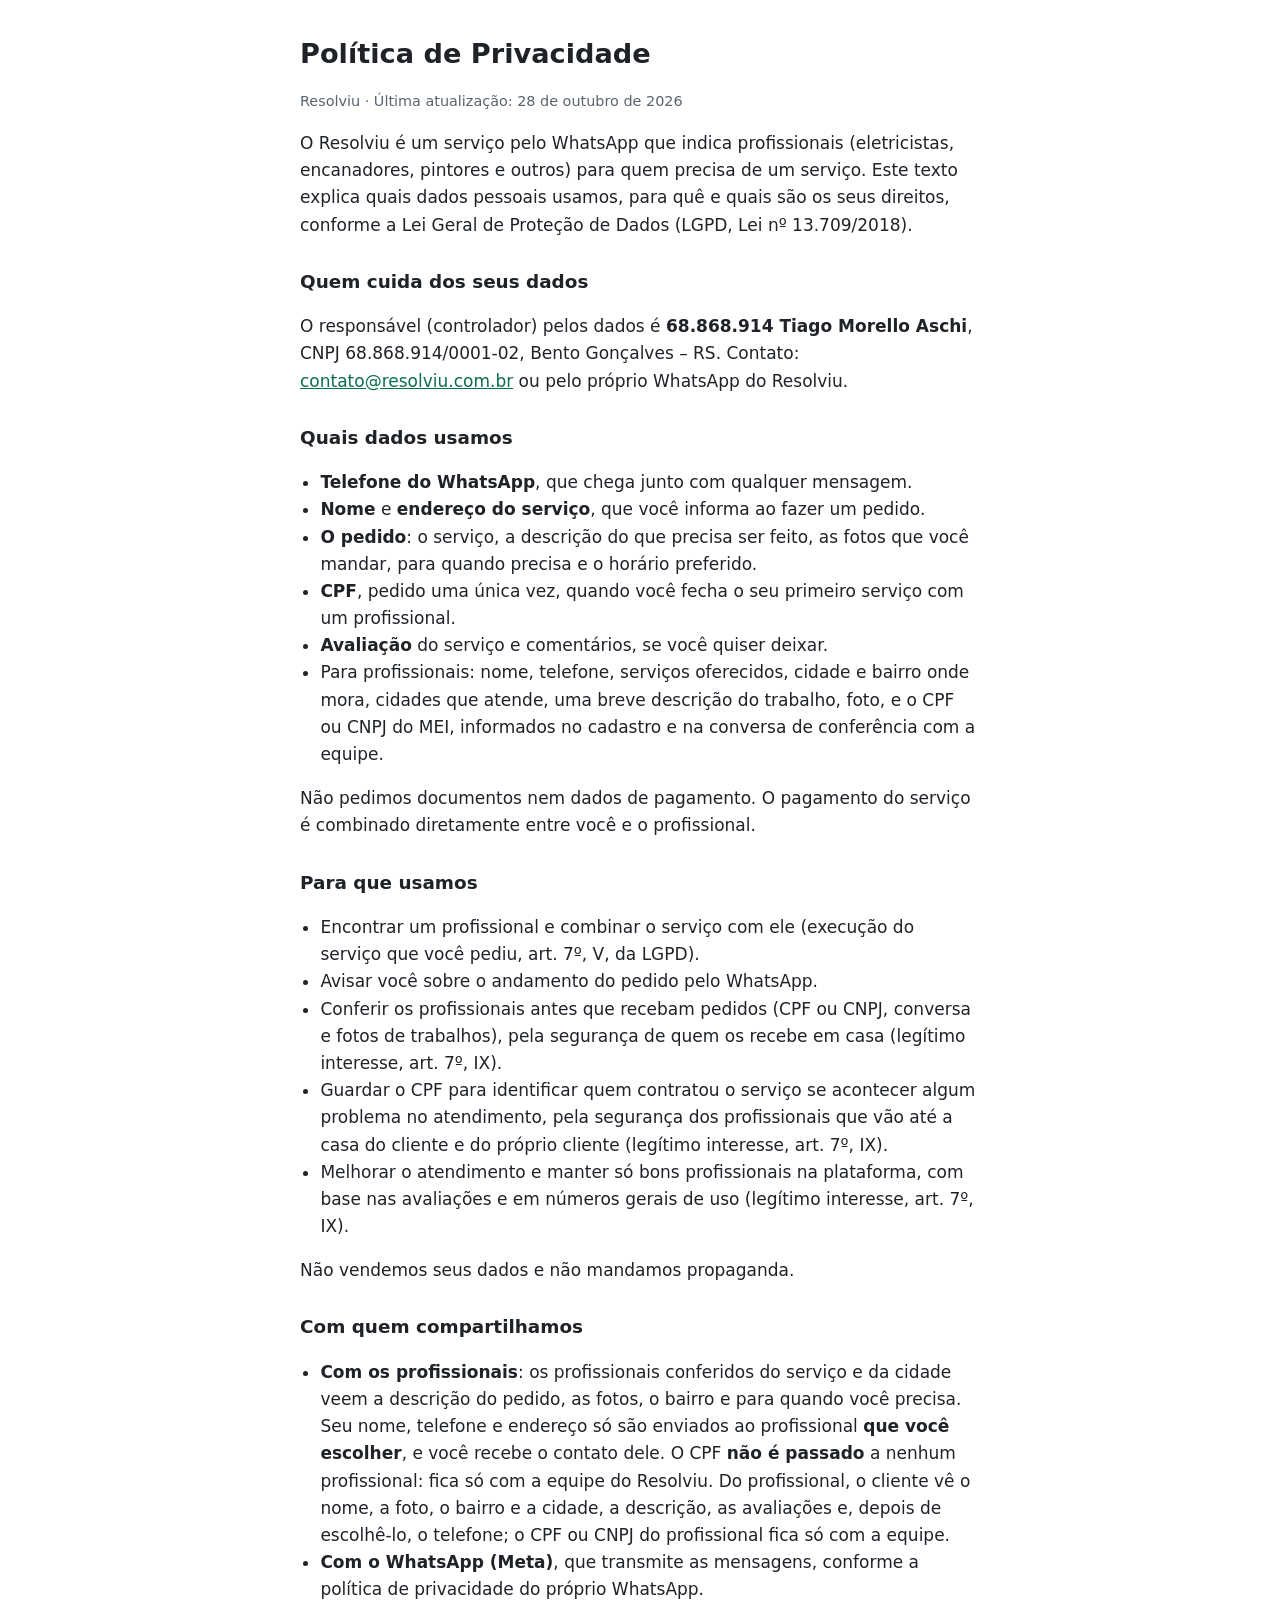
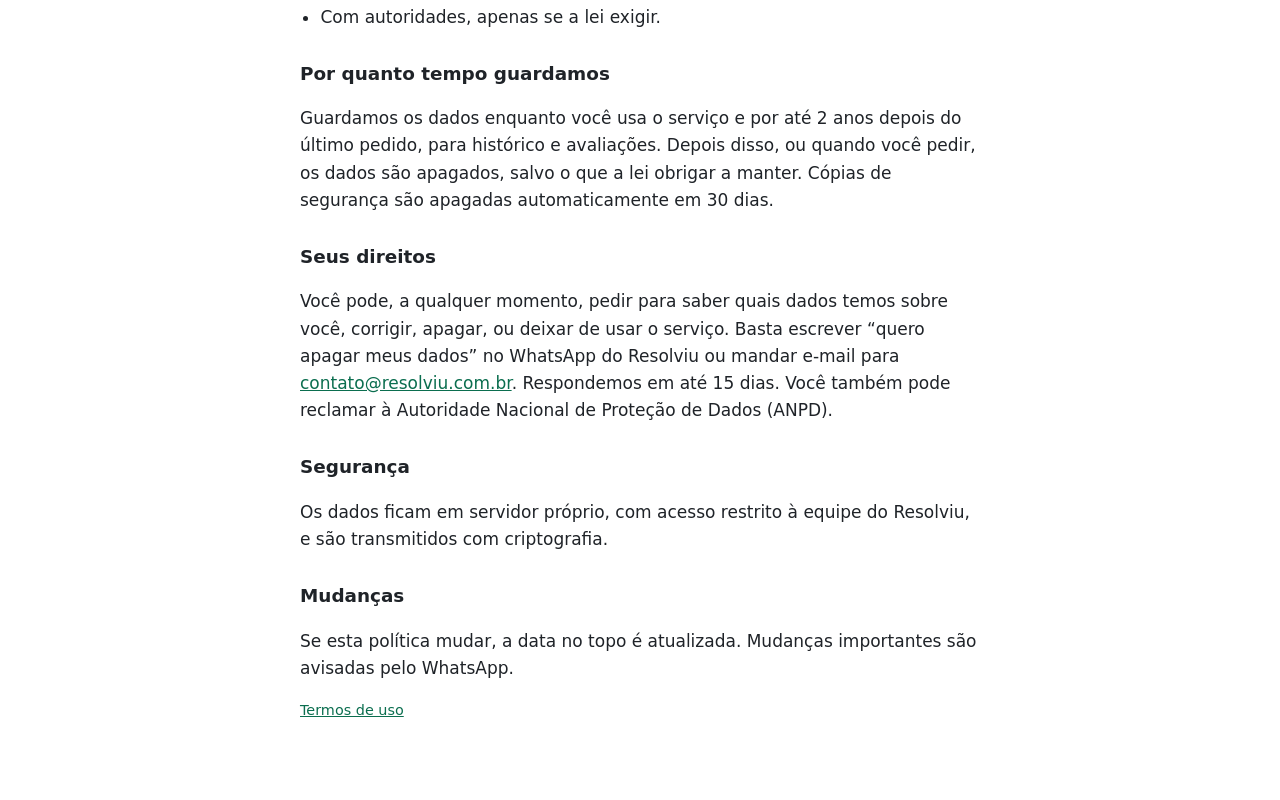
==== privacidade.html @ 1df1d85c "Site inicial do Resolviu" ====
<!doctype html>
<html lang="pt-BR">
<head>
<meta charset="utf-8">
<meta name="viewport" content="width=device-width, initial-scale=1">
<title>Política de Privacidade — Resolviu</title>
<link rel="stylesheet" href="legal.css">
</head>
<body>
<main>
<h1>Política de Privacidade</h1>
<p class="meta">Resolviu · Última atualização: 28 de outubro de 2026</p>

<p>O Resolviu é um serviço pelo WhatsApp que indica profissionais (eletricistas, encanadores,
pintores e outros) para quem precisa de um serviço. Este texto explica quais dados pessoais
usamos, para quê e quais são os seus direitos, conforme a Lei Geral de Proteção de Dados
(LGPD, Lei nº 13.709/2018).</p>

<h2>Quem cuida dos seus dados</h2>
<p>O responsável (controlador) pelos dados é <strong>68.868.914 Tiago Morello Aschi</strong>,
CNPJ 68.868.914/0001-02, Bento Gonçalves – RS. Contato:
<a href="mailto:contato@resolviu.com.br">contato@resolviu.com.br</a> ou pelo próprio WhatsApp do Resolviu.</p>

<h2>Quais dados usamos</h2>
<ul>
<li><strong>Telefone do WhatsApp</strong>, que chega junto com qualquer mensagem.</li>
<li><strong>Nome</strong> e <strong>endereço do serviço</strong>, que você informa ao fazer um pedido.</li>
<li><strong>O pedido</strong>: o serviço, a descrição do que precisa ser feito, as fotos que você mandar,
para quando precisa e o horário preferido.</li>
<li><strong>CPF</strong>, pedido uma única vez, quando você fecha o seu primeiro serviço com um profissional.</li>
<li><strong>Avaliação</strong> do serviço e comentários, se você quiser deixar.</li>
<li>Para profissionais: nome, telefone, serviços oferecidos, cidade e bairro onde mora, cidades que
atende, uma breve descrição do trabalho, foto, e o CPF ou CNPJ do MEI, informados no cadastro e na
conversa de conferência com a equipe.</li>
</ul>
<p>Não pedimos documentos nem dados de pagamento. O pagamento do serviço é combinado
diretamente entre você e o profissional.</p>

<h2>Para que usamos</h2>
<ul>
<li>Encontrar um profissional e combinar o serviço com ele (execução do serviço que você pediu, art. 7º, V, da LGPD).</li>
<li>Avisar você sobre o andamento do pedido pelo WhatsApp.</li>
<li>Conferir os profissionais antes que recebam pedidos (CPF ou CNPJ, conversa e fotos de
trabalhos), pela segurança de quem os recebe em casa (legítimo interesse, art. 7º, IX).</li>
<li>Guardar o CPF para identificar quem contratou o serviço se acontecer algum problema no
atendimento, pela segurança dos profissionais que vão até a casa do cliente e do próprio
cliente (legítimo interesse, art. 7º, IX).</li>
<li>Melhorar o atendimento e manter só bons profissionais na plataforma, com base nas
avaliações e em números gerais de uso (legítimo interesse, art. 7º, IX).</li>
</ul>
<p>Não vendemos seus dados e não mandamos propaganda.</p>

<h2>Com quem compartilhamos</h2>
<ul>
<li><strong>Com os profissionais</strong>: os profissionais conferidos do serviço e da cidade veem
a descrição do pedido, as fotos, o bairro e para quando você precisa. Seu nome, telefone e endereço
só são enviados ao profissional <strong>que você escolher</strong>, e você recebe o contato dele.
O CPF <strong>não é passado</strong> a nenhum profissional: fica só com a equipe do Resolviu.
Do profissional, o cliente vê o nome, a foto, o bairro e a cidade, a descrição, as avaliações e,
depois de escolhê-lo, o telefone; o CPF ou CNPJ do profissional fica só com a equipe.</li>
<li><strong>Com o WhatsApp (Meta)</strong>, que transmite as mensagens, conforme a política de
privacidade do próprio WhatsApp.</li>
<li>Com autoridades, apenas se a lei exigir.</li>
</ul>

<h2>Por quanto tempo guardamos</h2>
<p>Guardamos os dados enquanto você usa o serviço e por até 2 anos depois do último pedido,
para histórico e avaliações. Depois disso, ou quando você pedir, os dados são apagados, salvo
o que a lei obrigar a manter. Cópias de segurança são apagadas automaticamente em 30 dias.</p>

<h2>Seus direitos</h2>
<p>Você pode, a qualquer momento, pedir para saber quais dados temos sobre você, corrigir,
apagar, ou deixar de usar o serviço. Basta escrever “quero apagar meus dados” no WhatsApp do
Resolviu ou mandar e-mail para <a href="mailto:contato@resolviu.com.br">contato@resolviu.com.br</a>.
Respondemos em até 15 dias. Você também pode reclamar à Autoridade Nacional de Proteção de
Dados (ANPD).</p>

<h2>Segurança</h2>
<p>Os dados ficam em servidor próprio, com acesso restrito à equipe do Resolviu, e são
transmitidos com criptografia.</p>

<h2>Mudanças</h2>
<p>Se esta política mudar, a data no topo é atualizada. Mudanças importantes são avisadas pelo WhatsApp.</p>

<p class="meta"><a href="/termos">Termos de uso</a></p>
</main>
</body>
</html>
---- legal.css ----
:root { --bg: #ffffff; --fg: #1f2328; --muted: #59636e; --link: #0b6e4f; }
@media (prefers-color-scheme: dark) {
  :root { --bg: #111418; --fg: #e6e8eb; --muted: #9aa4ae; --link: #4cc39a; }
}
body { margin: 0; background: var(--bg); color: var(--fg); font: 17px/1.6 system-ui, -apple-system, "Segoe UI", sans-serif; }
main { max-width: 680px; margin: 0 auto; padding: 32px 16px 64px; }
h1 { font-size: 1.7rem; margin: 0 0 4px; }
h2 { font-size: 1.15rem; margin: 28px 0 8px; }
.meta { color: var(--muted); font-size: 0.9rem; }
a { color: var(--link); }
ul { padding-left: 1.2em; }
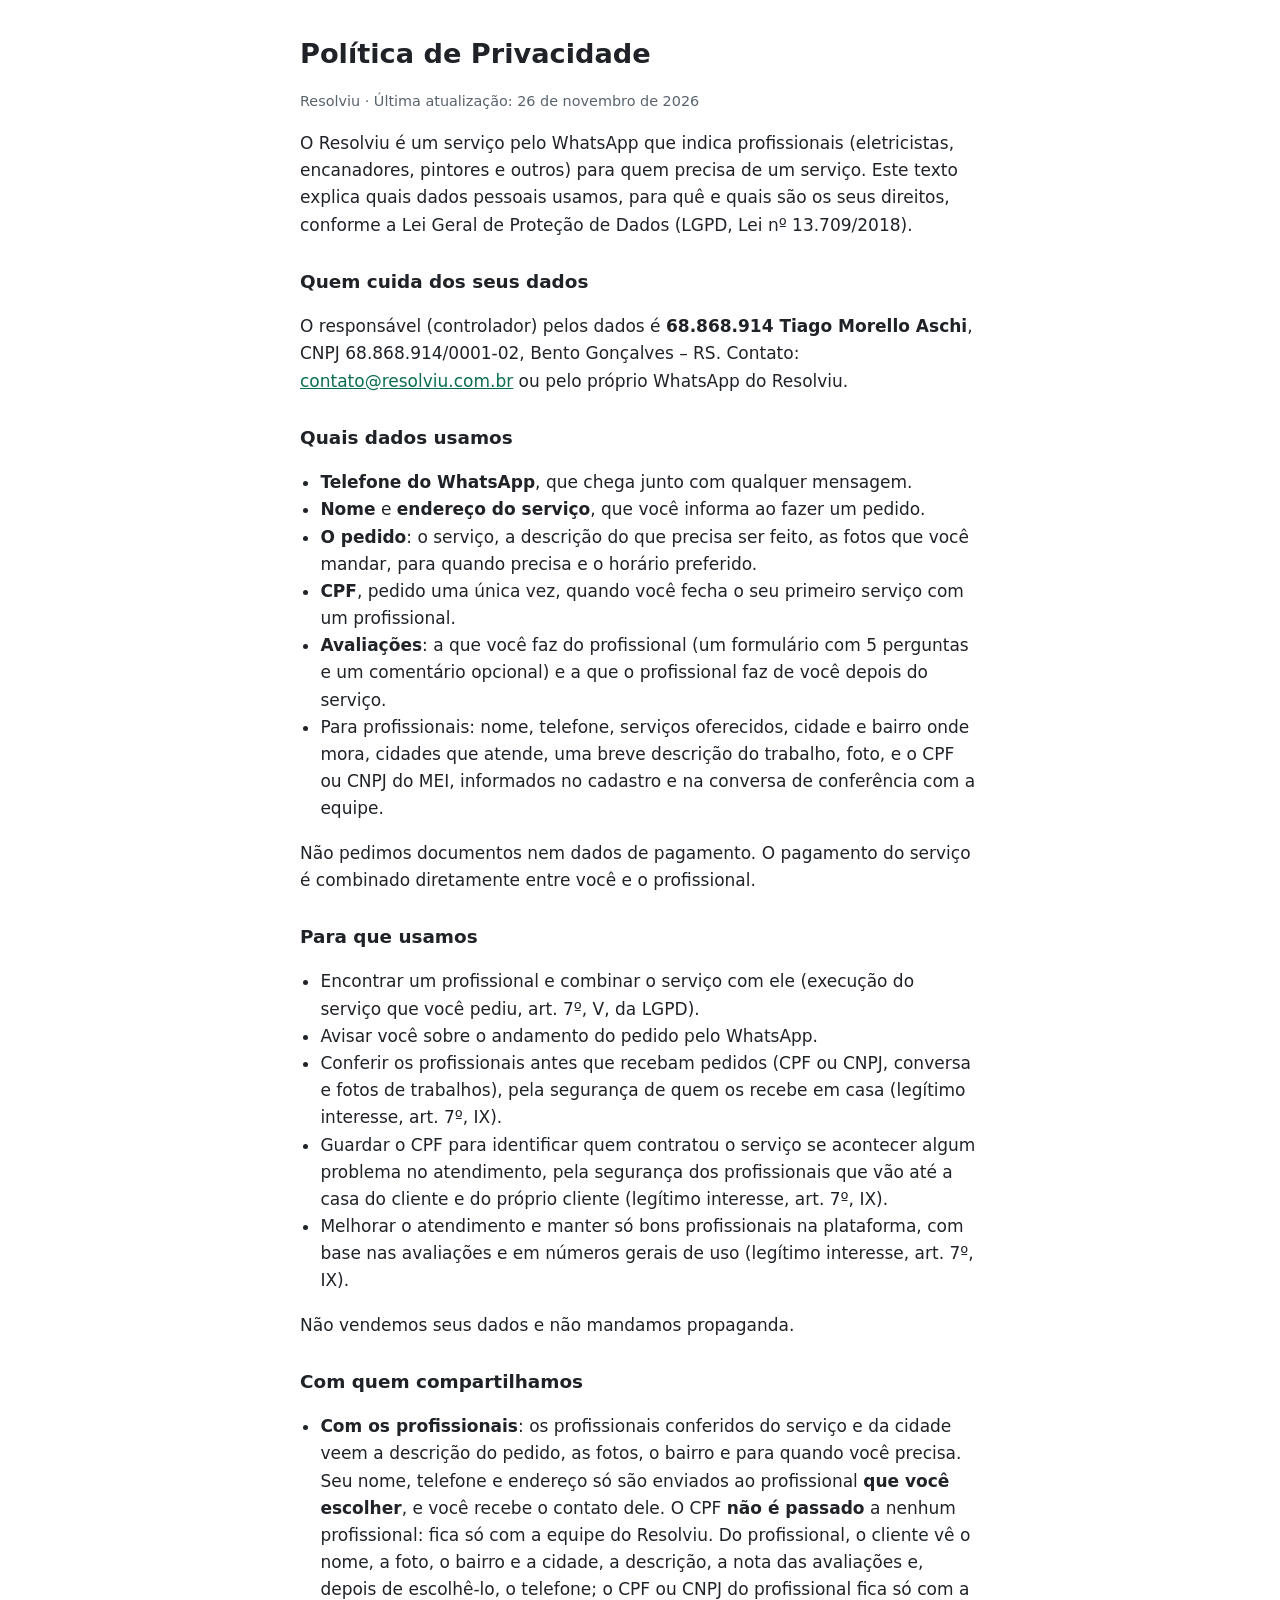
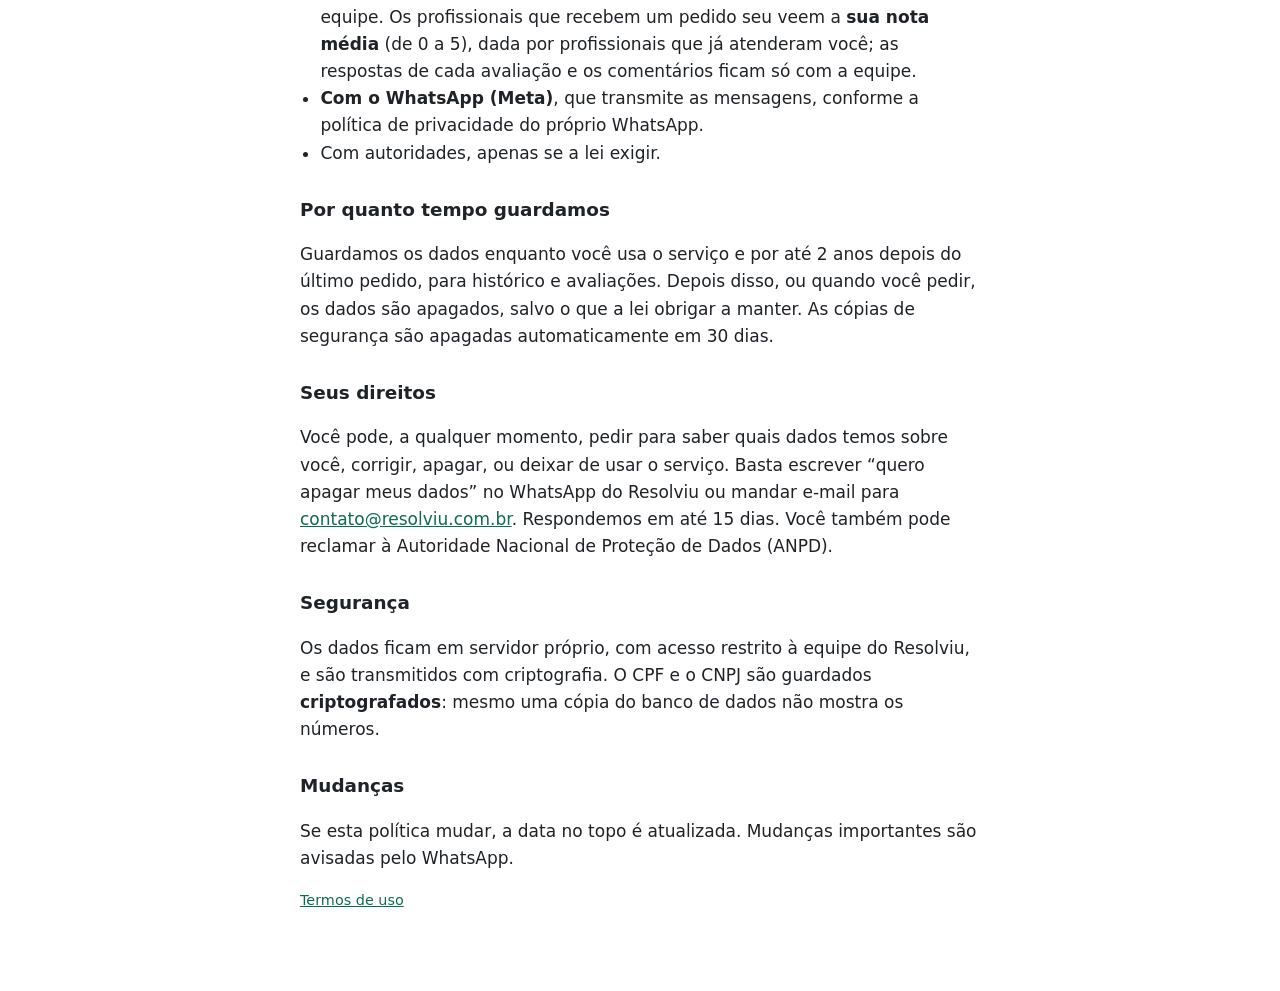
==== commit 6b1c76e5: "Privacidade e termos: avaliação dos dois lados, CPF criptografado, cadastro grátis na fase de testes" ====
--- a/privacidade.html
+++ b/privacidade.html
@@ -4,12 +4,14 @@
 <meta charset="utf-8">
 <meta name="viewport" content="width=device-width, initial-scale=1">
 <title>Política de Privacidade — Resolviu</title>
+<link rel="icon" type="image/png" href="favicon.png">
+<link rel="apple-touch-icon" href="apple-touch-icon.png">
 <link rel="stylesheet" href="legal.css">
 </head>
 <body>
 <main>
 <h1>Política de Privacidade</h1>
-<p class="meta">Resolviu · Última atualização: 28 de outubro de 2026</p>
+<p class="meta">Resolviu · Última atualização: 26 de novembro de 2026</p>
 
 <p>O Resolviu é um serviço pelo WhatsApp que indica profissionais (eletricistas, encanadores,
 pintores e outros) para quem precisa de um serviço. Este texto explica quais dados pessoais
@@ -28,7 +30,7 @@
 <li><strong>O pedido</strong>: o serviço, a descrição do que precisa ser feito, as fotos que você mandar,
 para quando precisa e o horário preferido.</li>
 <li><strong>CPF</strong>, pedido uma única vez, quando você fecha o seu primeiro serviço com um profissional.</li>
-<li><strong>Avaliação</strong> do serviço e comentários, se você quiser deixar.</li>
+<li><strong>Avaliações</strong>: a que você faz do profissional (um formulário com 5 perguntas e um comentário opcional) e a que o profissional faz de você depois do serviço.</li>
 <li>Para profissionais: nome, telefone, serviços oferecidos, cidade e bairro onde mora, cidades que
 atende, uma breve descrição do trabalho, foto, e o CPF ou CNPJ do MEI, informados no cadastro e na
 conversa de conferência com a equipe.</li>
@@ -56,8 +58,10 @@
 a descrição do pedido, as fotos, o bairro e para quando você precisa. Seu nome, telefone e endereço
 só são enviados ao profissional <strong>que você escolher</strong>, e você recebe o contato dele.
 O CPF <strong>não é passado</strong> a nenhum profissional: fica só com a equipe do Resolviu.
-Do profissional, o cliente vê o nome, a foto, o bairro e a cidade, a descrição, as avaliações e,
-depois de escolhê-lo, o telefone; o CPF ou CNPJ do profissional fica só com a equipe.</li>
+Do profissional, o cliente vê o nome, a foto, o bairro e a cidade, a descrição, a nota das avaliações e,
+depois de escolhê-lo, o telefone; o CPF ou CNPJ do profissional fica só com a equipe.
+Os profissionais que recebem um pedido seu veem a <strong>sua nota média</strong> (de 0 a 5), dada por
+profissionais que já atenderam você; as respostas de cada avaliação e os comentários ficam só com a equipe.</li>
 <li><strong>Com o WhatsApp (Meta)</strong>, que transmite as mensagens, conforme a política de
 privacidade do próprio WhatsApp.</li>
 <li>Com autoridades, apenas se a lei exigir.</li>
@@ -66,7 +70,7 @@
 <h2>Por quanto tempo guardamos</h2>
 <p>Guardamos os dados enquanto você usa o serviço e por até 2 anos depois do último pedido,
 para histórico e avaliações. Depois disso, ou quando você pedir, os dados são apagados, salvo
-o que a lei obrigar a manter. Cópias de segurança são apagadas automaticamente em 30 dias.</p>
+o que a lei obrigar a manter. As cópias de segurança são apagadas automaticamente em 30 dias.</p>
 
 <h2>Seus direitos</h2>
 <p>Você pode, a qualquer momento, pedir para saber quais dados temos sobre você, corrigir,
@@ -77,7 +81,8 @@
 
 <h2>Segurança</h2>
 <p>Os dados ficam em servidor próprio, com acesso restrito à equipe do Resolviu, e são
-transmitidos com criptografia.</p>
+transmitidos com criptografia. O CPF e o CNPJ são guardados <strong>criptografados</strong>: mesmo uma
+cópia do banco de dados não mostra os números.</p>
 
 <h2>Mudanças</h2>
 <p>Se esta política mudar, a data no topo é atualizada. Mudanças importantes são avisadas pelo WhatsApp.</p>
--- a/legal.css
+++ b/legal.css
@@ -9,3 +9,6 @@
 .meta { color: var(--muted); font-size: 0.9rem; }
 a { color: var(--link); }
 ul { padding-left: 1.2em; }
+.brand { display: flex; align-items: center; gap: 14px; margin-bottom: 8px; }
+.brand img { border-radius: 14px; }
+.brand h1 { margin: 0; }
